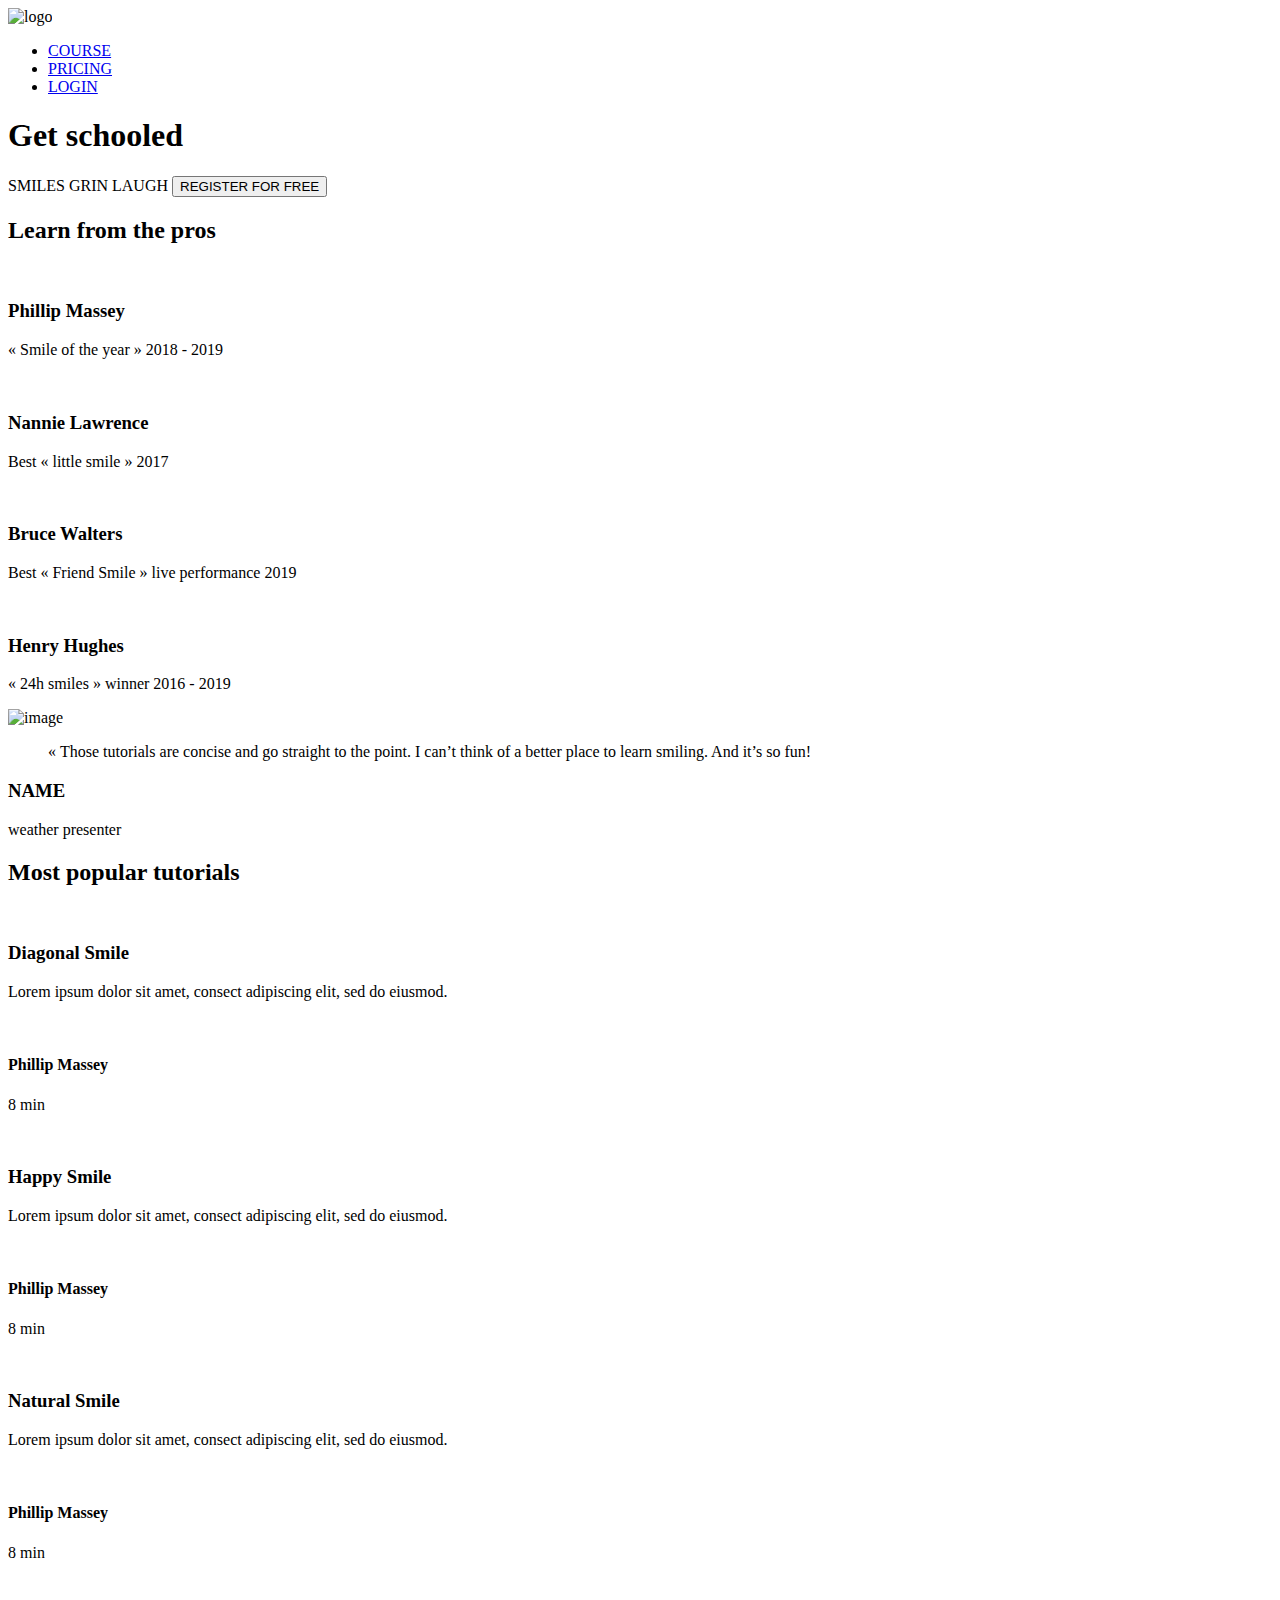
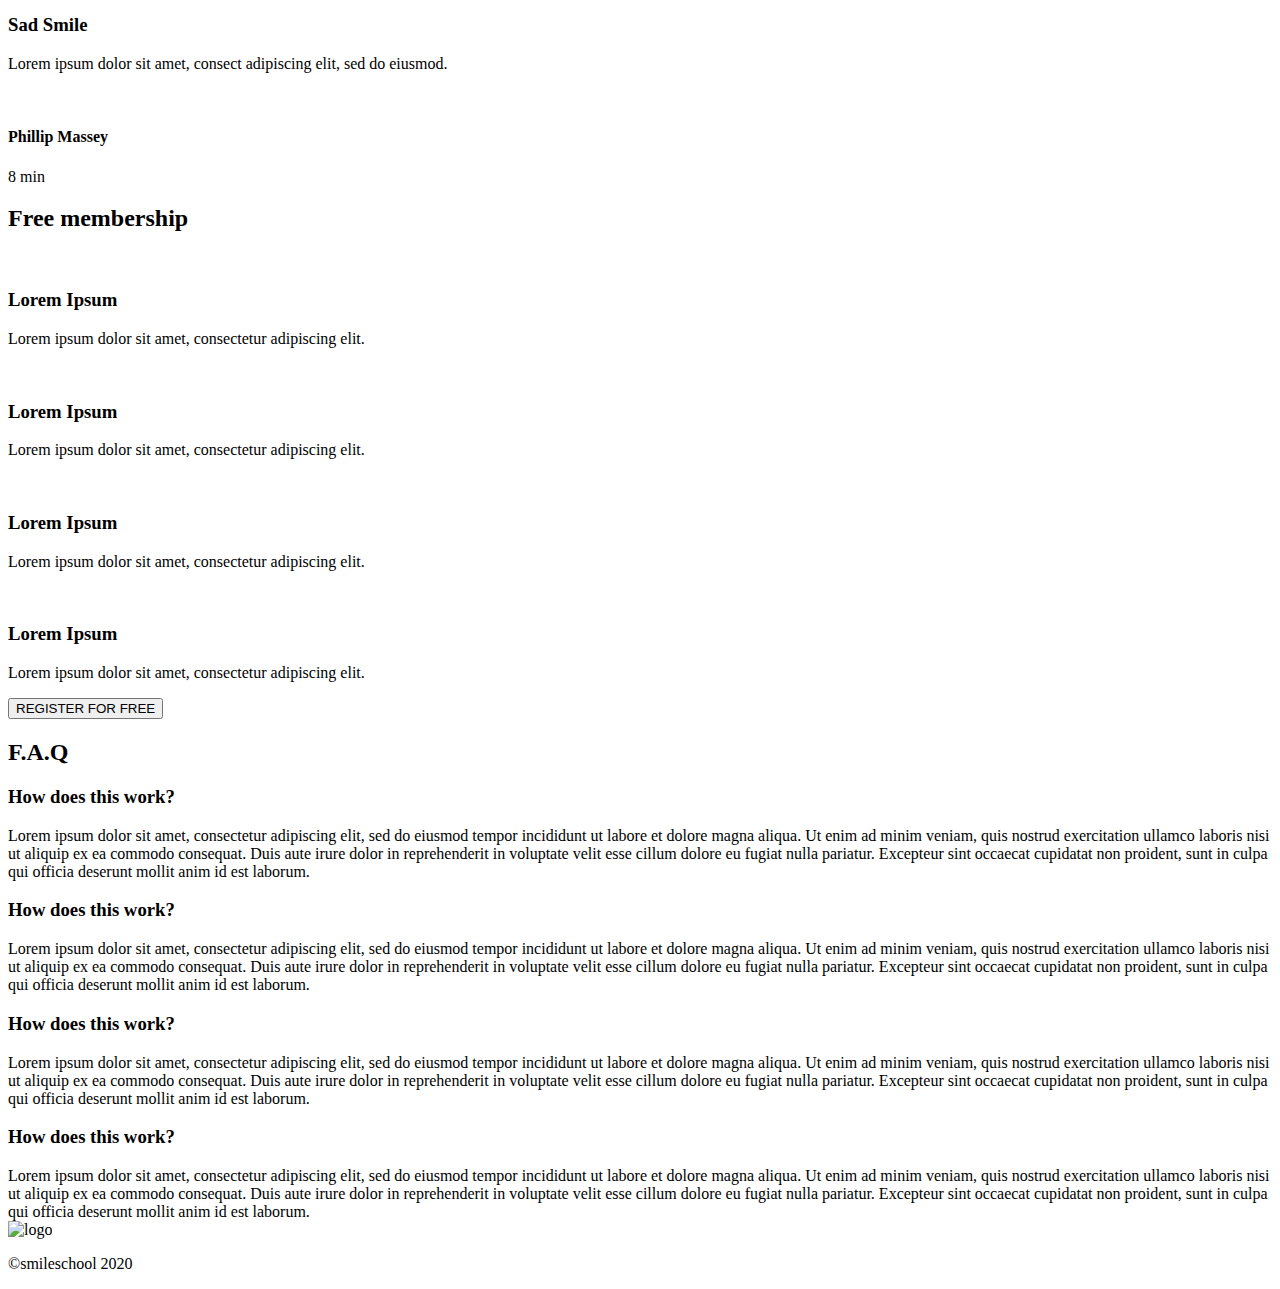
==== css_advanced/index.html @ 19b0dcf0 "Added indec.html and readme file" ====
<!DOCTYPE html>
<html lang="en">
<head>
    <meta charset="UTF-8">
    <meta name="viewport" content="width=device-width, initial-scale=1.0">
    <script src="https://kit.fontawesome.com/4a2b055604.js" crossorigin="anonymous"></script>
    <title>Document</title>
</head>
<body>
    <header>
        <nav>
            <img src="https://fakeimg.pl/250x250?text=Sample+Logo" alt="logo">
          
            <ul>
                <li><a href="#">COURSE</a></li>
                <li><a href="#">PRICING</a></li>
                <li><a href="#">LOGIN</a></li>
            </ul>
        </nav>
        
    </header>
    <main>
        <section>
            <div>
                <h1>Get schooled</h1>
                <span>SMILES</span>
                <span>GRIN</span>
                <span>LAUGH</span>
                <button>REGISTER FOR FREE</button>
            </div>
            <div>
                <h2>Learn from the pros</h2>
                <div>
                    <div>
                        <img src="./images/1 (3).png" alt="">
                        <h3>Phillip Massey</h3>
                        <p>« Smile of the year » 2018 - 2019</p>
                    </div>
                    <div>
                        <img src="./images/6.png" alt="">
                        <h3>Nannie Lawrence</h3>
                        <p>Best « little smile » 2017</p>
                    </div>
                    <div>
                        <img src="./images/7.png" alt="">
                        <h3>Bruce Walters</h3>
                        <p>Best « Friend Smile » live performance 2019</p>
                    </div>
                    <div>
                        <img src="./images/8.png" alt="">
                        <h3>Henry Hughes</h3>
                        <p>« 24h smiles » winner 2016 - 2019</p>
                    </div>
                </div>
            </div>
        </section>
        <section>
            <div>
                <img src="./images/Bitmap.png" alt="image">
            </div>
            <div>
                <blockquote>« Those tutorials are concise and go straight to the point. I can’t think of a better place to learn smiling. And it’s so fun!</blockquote>
                <h3>NAME</h3>
                <P>weather presenter</P>
            </div>
        </section>
        <section>
            <h2>Most popular tutorials</h2>
            <div>
                <img src="./images/Bitmap (1).png" alt="">
                <h3>Diagonal Smile</h3>
                <p>Lorem ipsum dolor sit amet, consect adipiscing elit, sed do eiusmod.</p>
                <div>
                    <img src="./images/1 (3).png" alt="">
                    <h4>Phillip Massey</h4>
                </div>
                <div>
                    <div><i class="fa-solid fa-star"></i></div>
                    <div><i class="fa-solid fa-star"></i></div>
                    <div><i class="fa-solid fa-star"></i></div>
                    <div><i class="fa-solid fa-star"></i></div>
                    <div><i class="fa-solid fa-star"></i></div>
                </div>
                <p>8 min</p>
            </div>
            <div>
                <img src="./images/Bitmap (4).png" alt="">
                <h3>Happy Smile</h3>
                <p>Lorem ipsum dolor sit amet, consect adipiscing elit, sed do eiusmod.</p>
                <div>
                    <img src="./images/1 (3).png" alt="">
                    <h4>Phillip Massey</h4>
                </div>
                <div>
                    <div><i class="fa-solid fa-star"></i></div>
                    <div><i class="fa-solid fa-star"></i></div>
                    <div><i class="fa-solid fa-star"></i></div>
                    <div><i class="fa-solid fa-star"></i></div>
                    <div><i class="fa-solid fa-star"></i></div>
                </div>
                <p>8 min</p>
            </div>
            <div>
                <img src="./images/Bitmap (3).png" alt="">
                <h3>Natural Smile</h3>
                <p>Lorem ipsum dolor sit amet, consect adipiscing elit, sed do eiusmod.</p>
                <div>
                    <img src="./images/1 (3).png" alt="">
                    <h4>Phillip Massey</h4>
                </div>
                <div>
                    <div><i class="fa-solid fa-star"></i></div>
                    <div><i class="fa-solid fa-star"></i></div>
                    <div><i class="fa-solid fa-star"></i></div>
                    <div><i class="fa-solid fa-star"></i></div>
                    <div><i class="fa-solid fa-star"></i></div>
                </div>
                <p>8 min</p>
            </div>
            <div>
                <img src="./images/Bitmap (2).png" alt="">
                <h3>Sad Smile</h3>
                <p>Lorem ipsum dolor sit amet, consect adipiscing elit, sed do eiusmod.</p>
                <div>
                    <img src="./images/1 (3).png" alt="">
                    <h4>Phillip Massey</h4>
                </div>
                <div>
                    <div><i class="fa-solid fa-star"></i></div>
                    <div><i class="fa-solid fa-star"></i></div>
                    <div><i class="fa-solid fa-star"></i></div>
                    <div><i class="fa-solid fa-star"></i></div>
                    <div><i class="fa-solid fa-star"></i></div>
                </div>
                <p>8 min</p>
            </div>
        </section>
        <section>
            <h2>Free membership</h2>
            <div>
                <img src="./images/smile.svg" alt="">
                <h3>Lorem Ipsum</h3>
                <p>Lorem ipsum dolor sit amet, consectetur adipiscing elit.</p>
            </div>
            <div>
                <img src="./images/smile.svg" alt="">
                <h3>Lorem Ipsum</h3>
                <p>Lorem ipsum dolor sit amet, consectetur adipiscing elit.</p>
            </div>
            <div>
                <img src="./images/smile.svg" alt="">
                <h3>Lorem Ipsum</h3>
                <p>Lorem ipsum dolor sit amet, consectetur adipiscing elit.</p>
            </div>
            <div>
                <img src="./images/smile.svg" alt="">
                <h3>Lorem Ipsum</h3>
                <p>Lorem ipsum dolor sit amet, consectetur adipiscing elit.</p>
            </div>
            <button>REGISTER FOR FREE</button>
        </section>
        <section>
            <h2>F.A.Q</h2>
            <div>
                <div>
                    <div>
                        <h3>How does this work?</h3>
                    </div>
                    <div>
                        Lorem ipsum dolor sit amet, consectetur adipiscing elit, sed do eiusmod tempor incididunt ut labore et dolore magna aliqua. Ut enim ad minim veniam, quis nostrud exercitation ullamco laboris nisi ut aliquip ex ea commodo consequat. Duis aute irure dolor in reprehenderit in voluptate velit esse cillum dolore eu fugiat nulla pariatur. Excepteur sint occaecat cupidatat non proident, sunt in culpa qui officia deserunt mollit anim id est laborum.
                    </div>

                    <div>
                        <h3>How does this work?</h3>
                    </div>
                    <div>
                        Lorem ipsum dolor sit amet, consectetur adipiscing elit, sed do eiusmod tempor incididunt ut labore et dolore magna aliqua. Ut enim ad minim veniam, quis nostrud exercitation ullamco laboris nisi ut aliquip ex ea commodo consequat. Duis aute irure dolor in reprehenderit in voluptate velit esse cillum dolore eu fugiat nulla pariatur. Excepteur sint occaecat cupidatat non proident, sunt in culpa qui officia deserunt mollit anim id est laborum.
                    </div>
                </div>
                <div>
                    <div>
                        <h3>How does this work?</h3>
                    </div>
                    <div>
                        Lorem ipsum dolor sit amet, consectetur adipiscing elit, sed do eiusmod tempor incididunt ut labore et dolore magna aliqua. Ut enim ad minim veniam, quis nostrud exercitation ullamco laboris nisi ut aliquip ex ea commodo consequat. Duis aute irure dolor in reprehenderit in voluptate velit esse cillum dolore eu fugiat nulla pariatur. Excepteur sint occaecat cupidatat non proident, sunt in culpa qui officia deserunt mollit anim id est laborum.
                    </div>
                    <div>
                        <h3>How does this work?</h3>
                    </div>
                    <div>
                        Lorem ipsum dolor sit amet, consectetur adipiscing elit, sed do eiusmod tempor incididunt ut labore et dolore magna aliqua. Ut enim ad minim veniam, quis nostrud exercitation ullamco laboris nisi ut aliquip ex ea commodo consequat. Duis aute irure dolor in reprehenderit in voluptate velit esse cillum dolore eu fugiat nulla pariatur. Excepteur sint occaecat cupidatat non proident, sunt in culpa qui officia deserunt mollit anim id est laborum.
                    </div>
                </div>
            </div>
        </section>
    </main>
    <footer>
        <section>
            <div>
                <img src="https://fakeimg.pl/250x250?text=Sample+Logo" alt="logo">
                <div>
                    <i class="fa-brands fa-facebook"></i>
                    <i class="fa-brands fa-twitter"></i>
                    <i class="fa-brands fa-instagram"></i>
                </div>
            </div>
            <p>©smileschool 2020</p>
        </section>
    </footer>
</body>
</html>
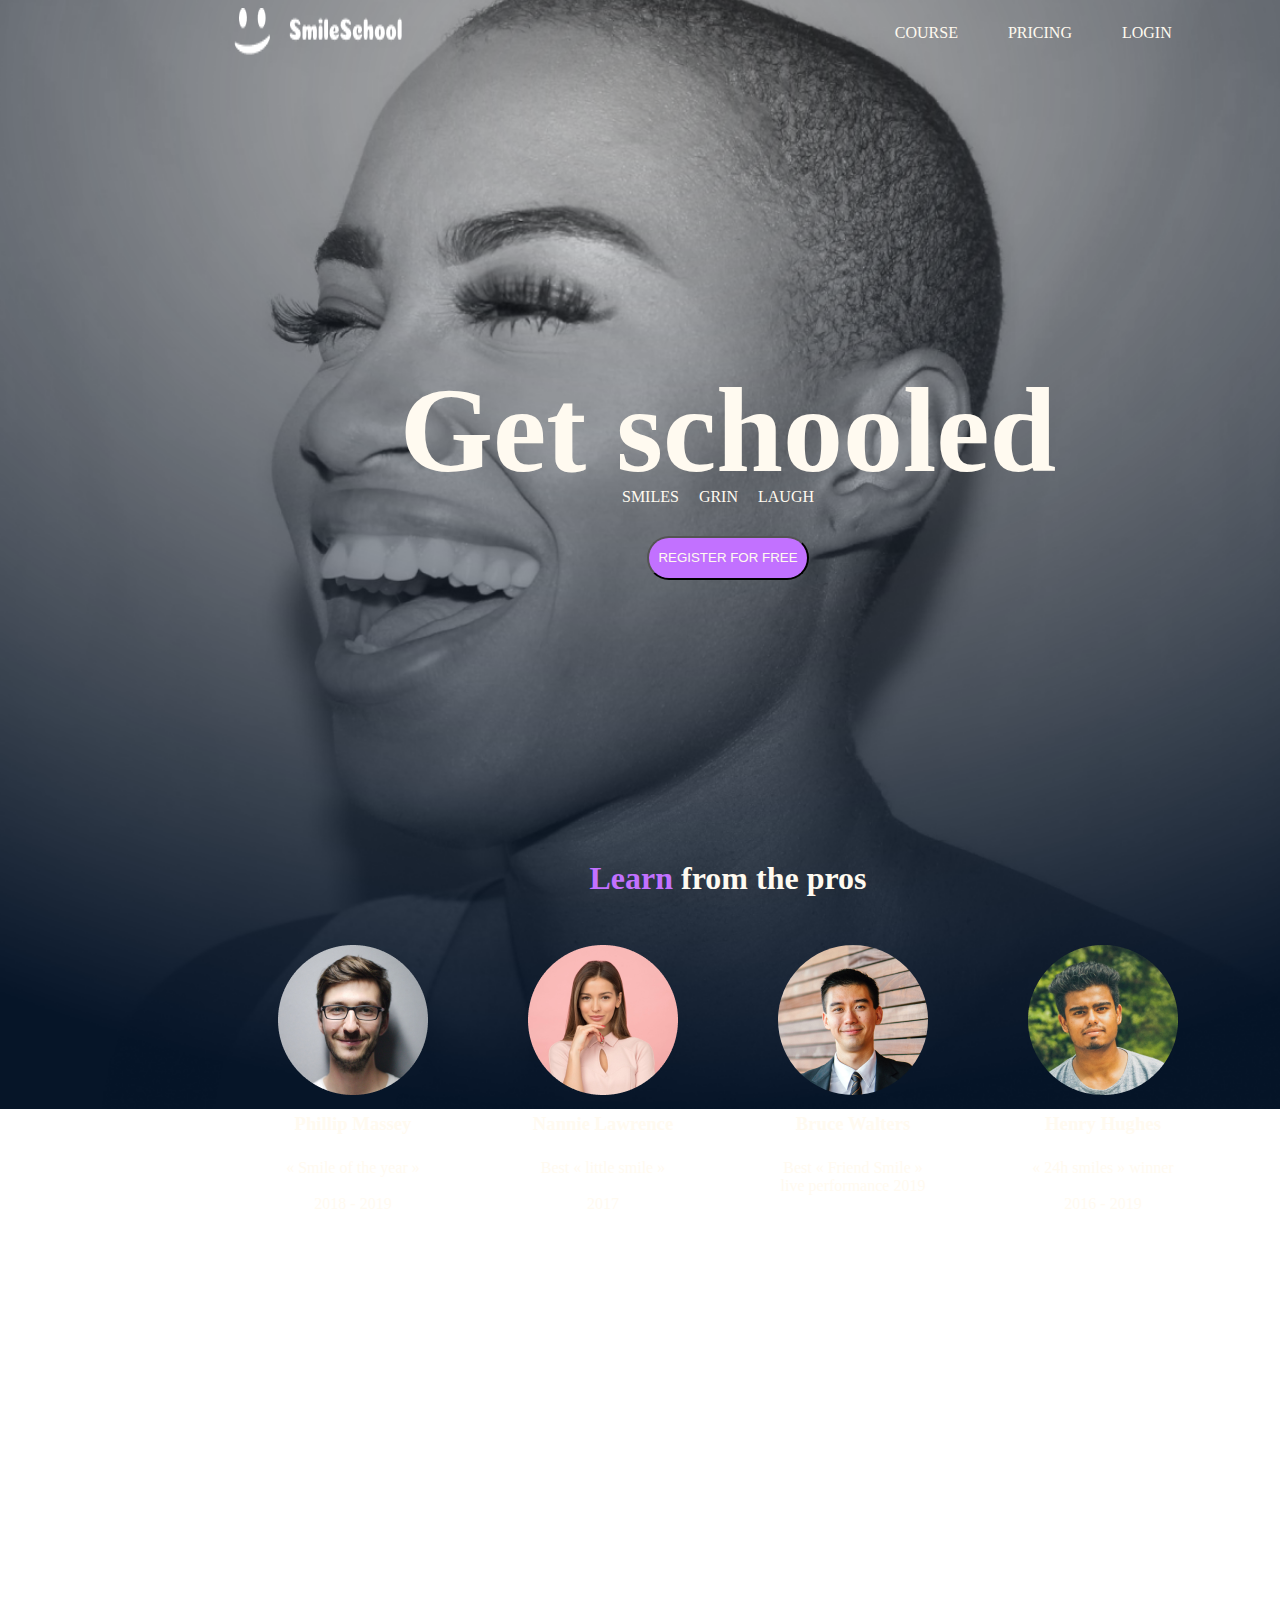
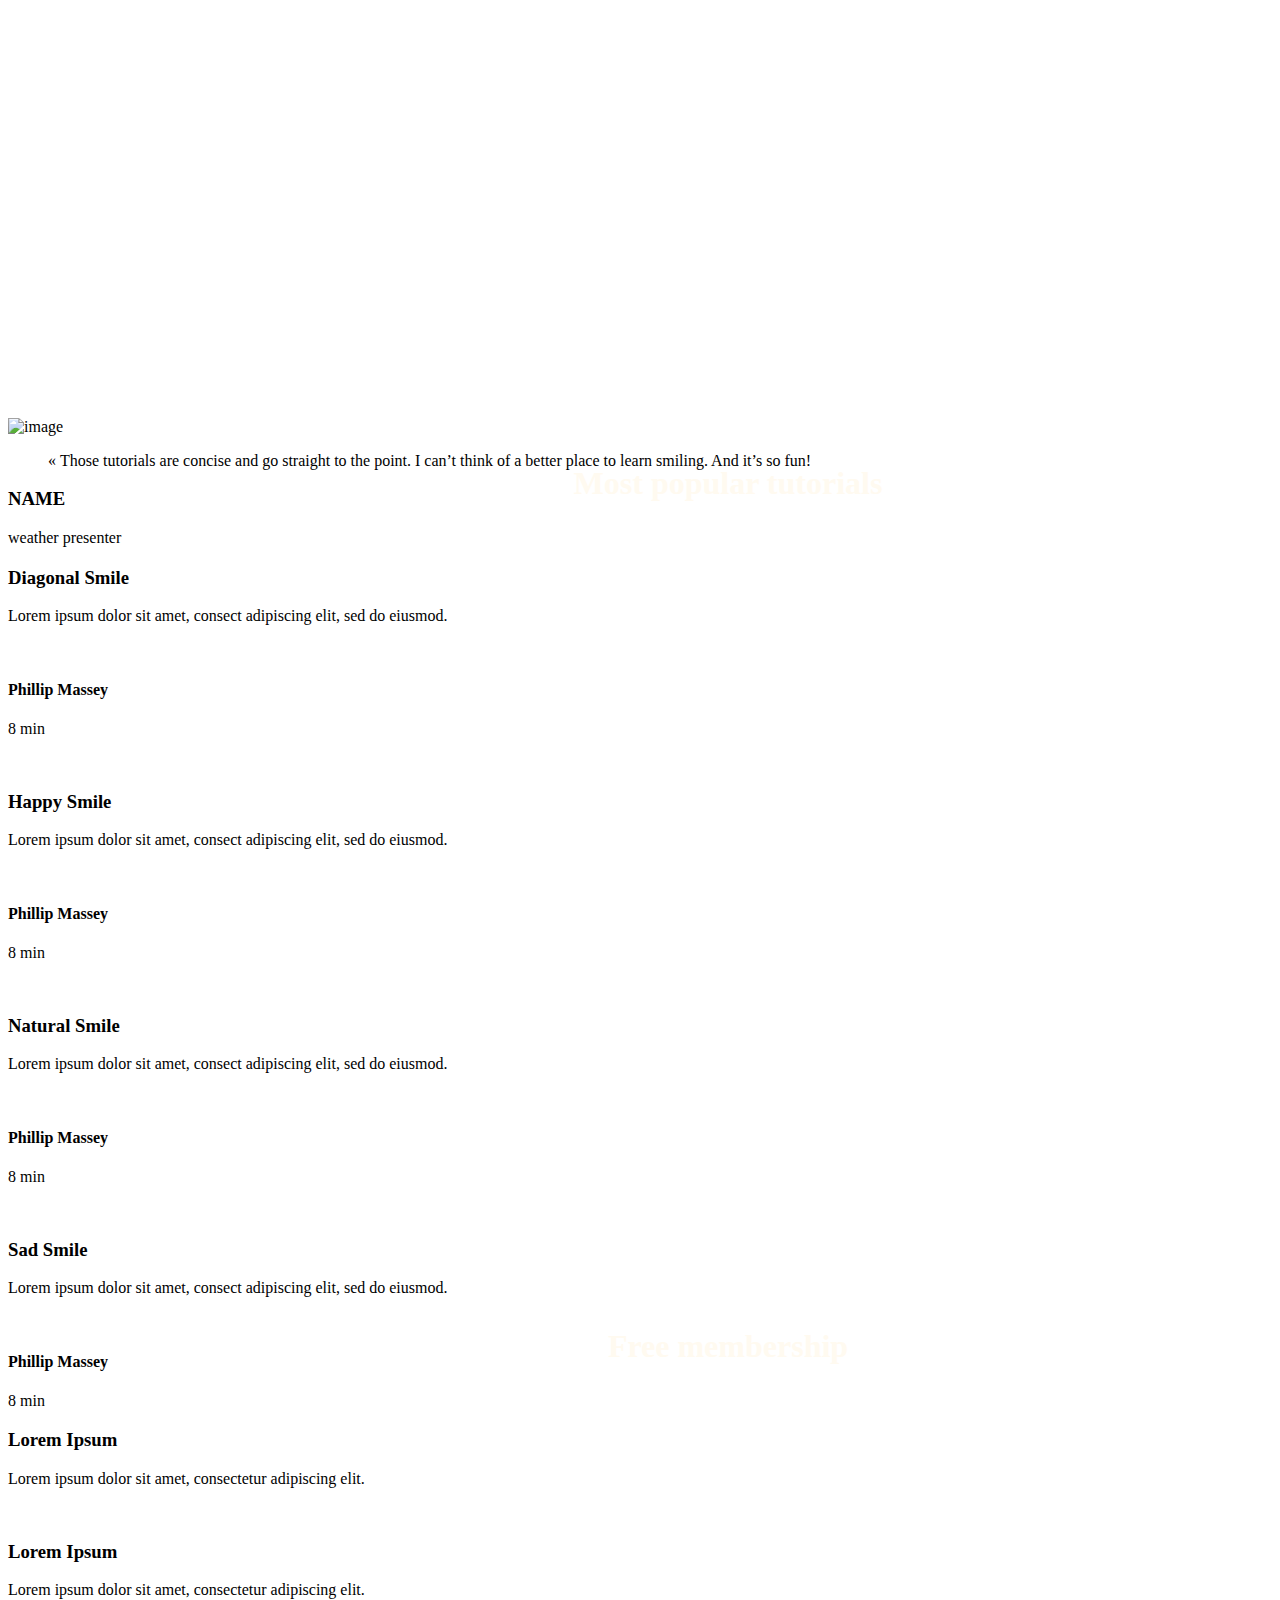
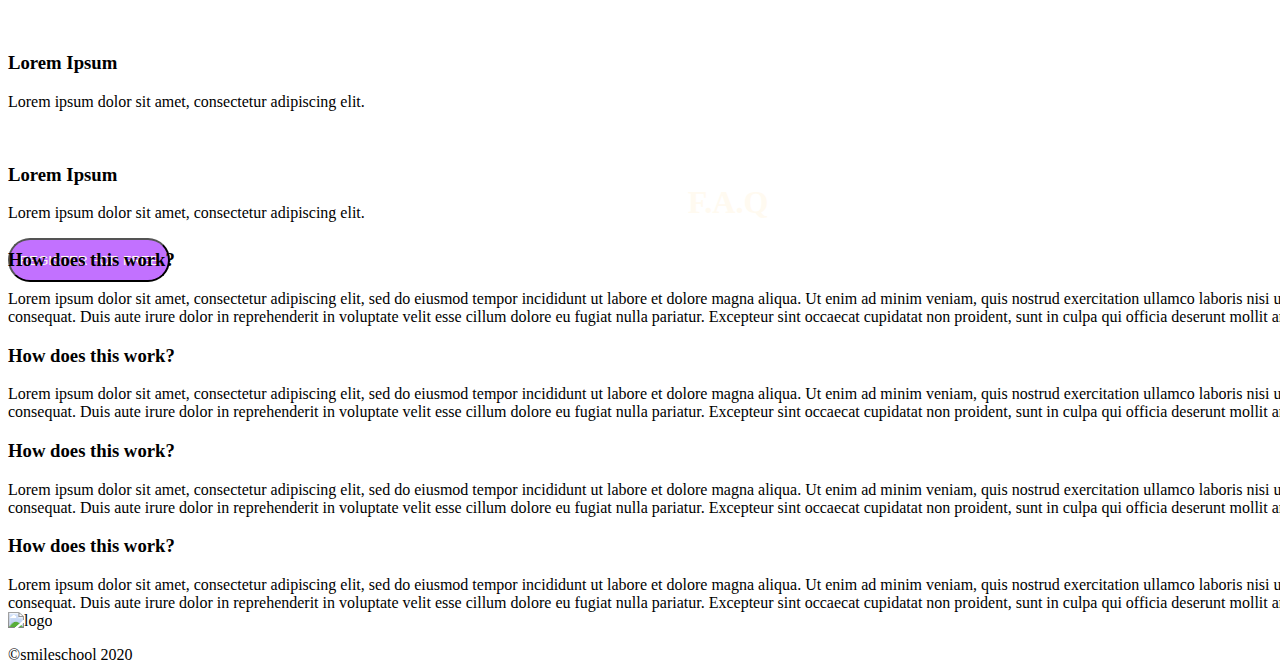
==== commit 41e9e95d: "Made first secction" ====
--- a/css_advanced/index.html
+++ b/css_advanced/index.html
@@ -5,11 +5,12 @@
     <meta name="viewport" content="width=device-width, initial-scale=1.0">
     <script src="https://kit.fontawesome.com/4a2b055604.js" crossorigin="anonymous"></script>
     <title>Document</title>
+    <link rel="stylesheet" href="styles.css">
 </head>
 <body>
     <header>
         <nav>
-            <img src="https://fakeimg.pl/250x250?text=Sample+Logo" alt="logo">
+            <img src="images/logo.png" alt="logo">
           
             <ul>
                 <li><a href="#">COURSE</a></li>
@@ -21,35 +22,38 @@
     </header>
     <main>
         <section>
-            <div>
+            <div class="container">
                 <h1>Get schooled</h1>
-                <span>SMILES</span>
-                <span>GRIN</span>
-                <span>LAUGH</span>
+                <div class="centered">
+                <span class="row">SMILES</span>
+                <span class="row">GRIN</span>
+                <span class="row">LAUGH</span>
+            </div>
+                
                 <button>REGISTER FOR FREE</button>
             </div>
             <div>
-                <h2>Learn from the pros</h2>
-                <div>
-                    <div>
-                        <img src="./images/1 (3).png" alt="">
+                <h2><span id="learn">Learn</span> from the pros</h2>
+                <div class="profiles">
+                    <div class="column">
+                        <img src="./images/1.png" alt="">
                         <h3>Phillip Massey</h3>
-                        <p>« Smile of the year » 2018 - 2019</p>
-                    </div>
-                    <div>
-                        <img src="./images/6.png" alt="">
+                        <p><span>« Smile of the year »</span><br> 2018 - 2019</p>
+                    </div>
+                    <div class="column">
+                        <img src="./images/3.png" alt="">
                         <h3>Nannie Lawrence</h3>
-                        <p>Best « little smile » 2017</p>
-                    </div>
-                    <div>
-                        <img src="./images/7.png" alt="">
+                        <p><span>Best « little smile »</span><br> 2017</p>
+                    </div>
+                    <div class="column">
+                        <img id="three" src="./images/2.png" alt="">
                         <h3>Bruce Walters</h3>
-                        <p>Best « Friend Smile » live performance 2019</p>
-                    </div>
-                    <div>
-                        <img src="./images/8.png" alt="">
+                        <p><span>Best « Friend Smile »<br> live performance 2019</span></p>
+                    </div>
+                    <div class="column">
+                        <img src="./images/4.png" alt="">
                         <h3>Henry Hughes</h3>
-                        <p>« 24h smiles » winner 2016 - 2019</p>
+                        <p><span>« 24h smiles » winner</span><br> 2016 - 2019</p>
                     </div>
                 </div>
             </div>
--- a/css_advanced/styles.css
+++ b/css_advanced/styles.css
@@ -0,0 +1,105 @@
+*{
+    box-sizing: border-box;
+}
+nav{
+    display:flex;
+    justify-content: space-around;
+}
+nav ul li{
+    list-style-type: none;
+    margin-right: 50px;
+}
+nav ul li a{
+    text-decoration: none;
+    color: floralwhite;
+}
+ul{
+    display: flex;
+   
+}
+body {
+    background-image: url('images/Object.png');
+    background-size: cover; /* Ensures the image covers the entire background */
+    background-repeat: no-repeat; /* Prevents the image from repeating */
+    background-position: center center; /* Centers the image */
+    width:1440px;
+    height:1093px;
+    
+}
+.container{
+    display: flex;
+    flex-direction: column;
+    align-items: center; /* Center items horizontally */
+    justify-content: center; /* Center items vertically */
+    height: 100vh; /* Example: Full viewport height */
+}
+.centered {
+    display: flex;
+    justify-content: center; /* Center items horizontally */
+    margin-top: -100px; /* Example: Adjust spacing */
+    margin-bottom: 30px;
+}
+h1{
+    margin-top: -80px;
+    font-weight: 700;
+    color:floralwhite;
+    font-size: 120px;
+    line-height: 150.84px;
+    font-family: source sans pro;
+}
+.row{
+    color: floralwhite;
+    margin-right: 20px;
+}
+button{
+    color: floralwhite;
+    background-color:#C271FF;
+    border-radius: 50px;
+    width: 162px;
+    height: 44px;
+}
+h2{
+    text-align: center;
+    color: floralwhite;
+    font-weight: 700;
+    font-size: 32px;
+    line-height: 40.22px;
+    margin-top: -100px;
+}
+#learn{
+    color: #c271ff;
+}
+.profiles{
+    display: flex;
+    justify-content: center;
+    gap: 100px;
+    width: 1440px;
+    height: 1093px;
+    
+}
+#three{
+    border-radius: 50%;
+}
+.column{
+    display: flex;
+    flex-direction: column;
+    align-items: center;
+    text-align: center;
+    padding: 20px;
+    width: 150px;
+    height: 237px;
+}
+.column h3 {
+    white-space: nowrap;
+    color: floralwhite;
+    margin-bottom: 8px; /* Example: Space between heading and paragraph */
+}
+
+.column p {
+    white-space: nowrap;
+    color: floralwhite;
+    margin-bottom: 0; /* Remove margin at the bottom of paragraphs */
+}
+.column p span{
+    display: block;
+}
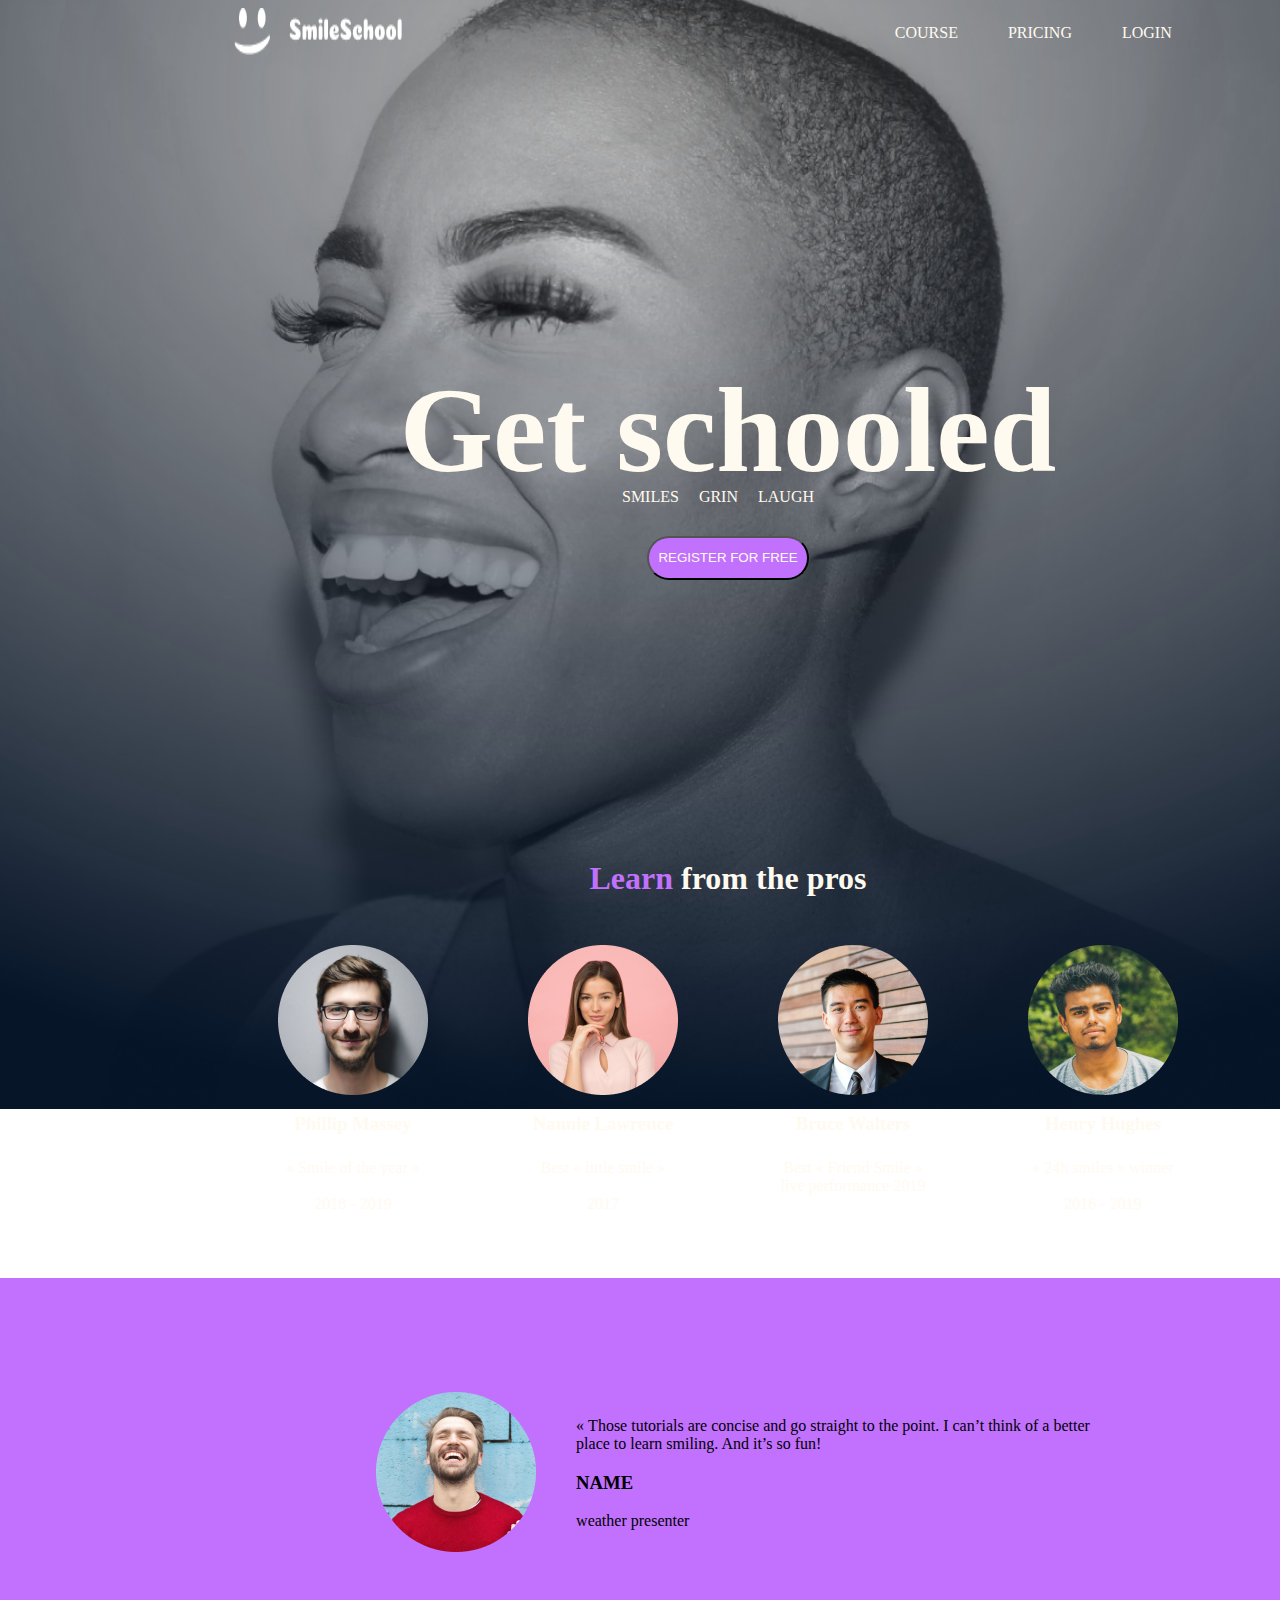
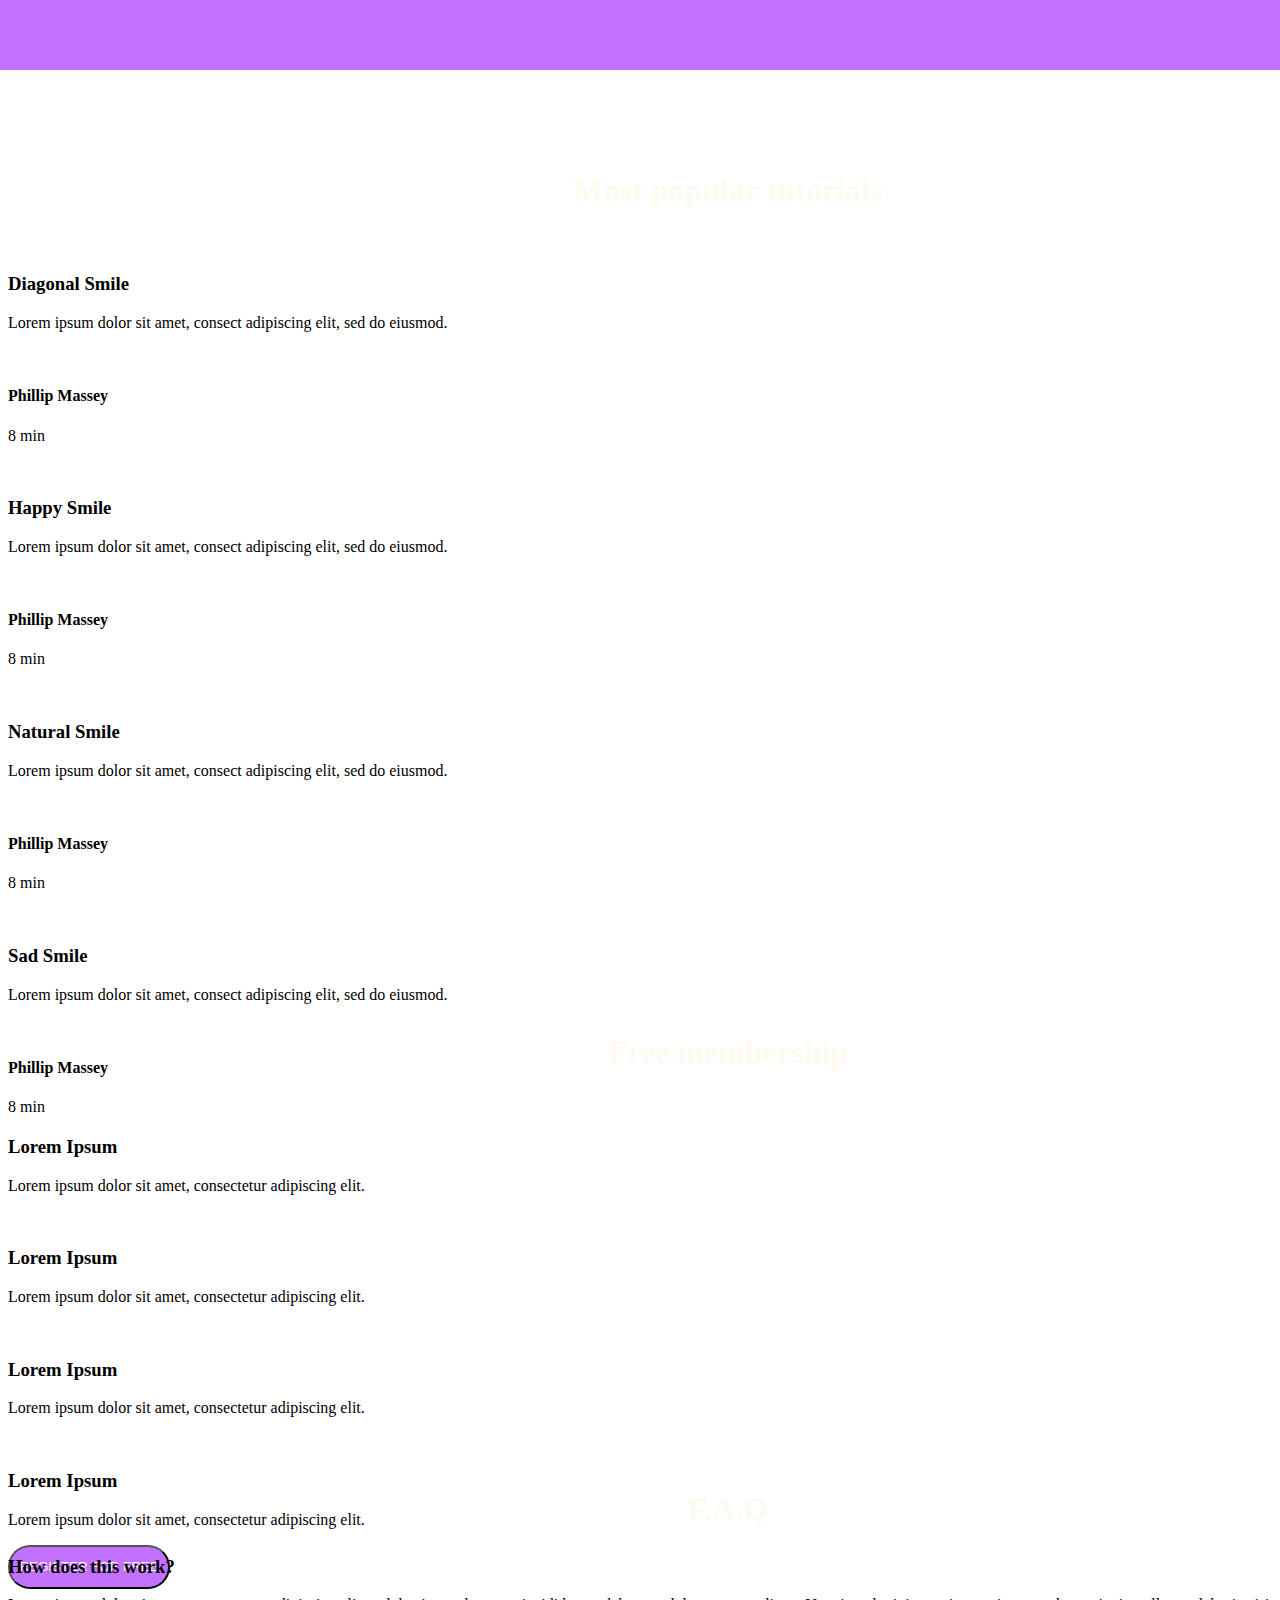
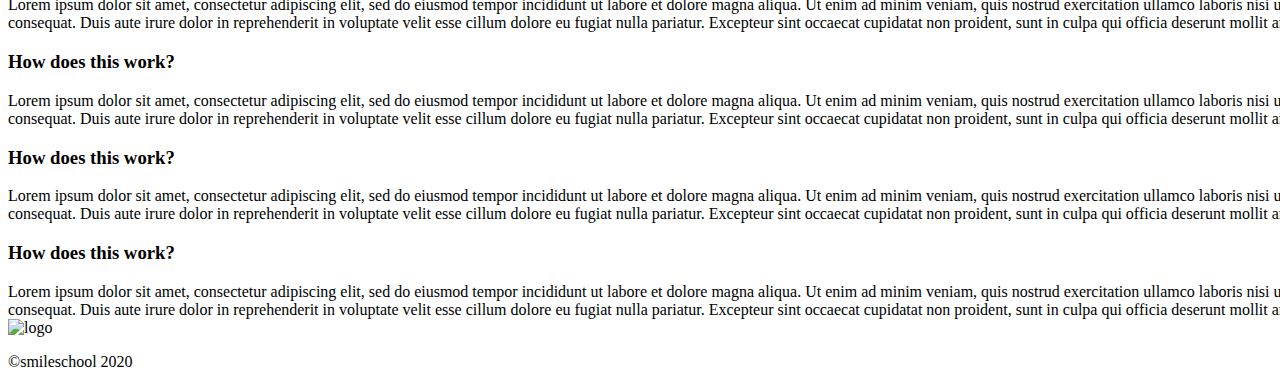
==== commit 0e3edd12: "Addedd section" ====
--- a/css_advanced/index.html
+++ b/css_advanced/index.html
@@ -58,18 +58,18 @@
                 </div>
             </div>
         </section>
-        <section>
-            <div>
-                <img src="./images/Bitmap.png" alt="image">
-            </div>
-            <div>
-                <blockquote>« Those tutorials are concise and go straight to the point. I can’t think of a better place to learn smiling. And it’s so fun!</blockquote>
-                <h3>NAME</h3>
-                <P>weather presenter</P>
-            </div>
-        </section>
-        <section>
-            <h2>Most popular tutorials</h2>
+        <section class="first">
+            <div>
+                <img src="./images/5.png" alt="image">
+            </div>
+            <div class="second">
+                <blockquote>« Those tutorials are concise and go straight to the point. I can’t think of a better<br> place to learn smiling. And it’s so fun!</blockquote>
+                <h3 class="move">NAME</h3>
+                <P class="move">weather presenter</P>
+            </div>
+        </section>
+        <section>
+            <h2 class="most">Most popular tutorials</h2>
             <div>
                 <img src="./images/Bitmap (1).png" alt="">
                 <h3>Diagonal Smile</h3>
--- a/css_advanced/styles.css
+++ b/css_advanced/styles.css
@@ -24,6 +24,7 @@
     background-position: center center; /* Centers the image */
     width:1440px;
     height:1093px;
+    
     
 }
 .container{
@@ -103,3 +104,21 @@
 .column p span{
     display: block;
 }
+.first{
+    display: flex;
+    justify-content: center;
+    align-items: center;
+    background-color: 
+    #C271FF;
+    width:1530px;
+    height: 392px;
+    margin-top: -740px;
+    margin-left: -20px;
+    
+}
+.move{
+    margin-left: 40px;
+}
+.most{
+    margin-top: 100px;
+}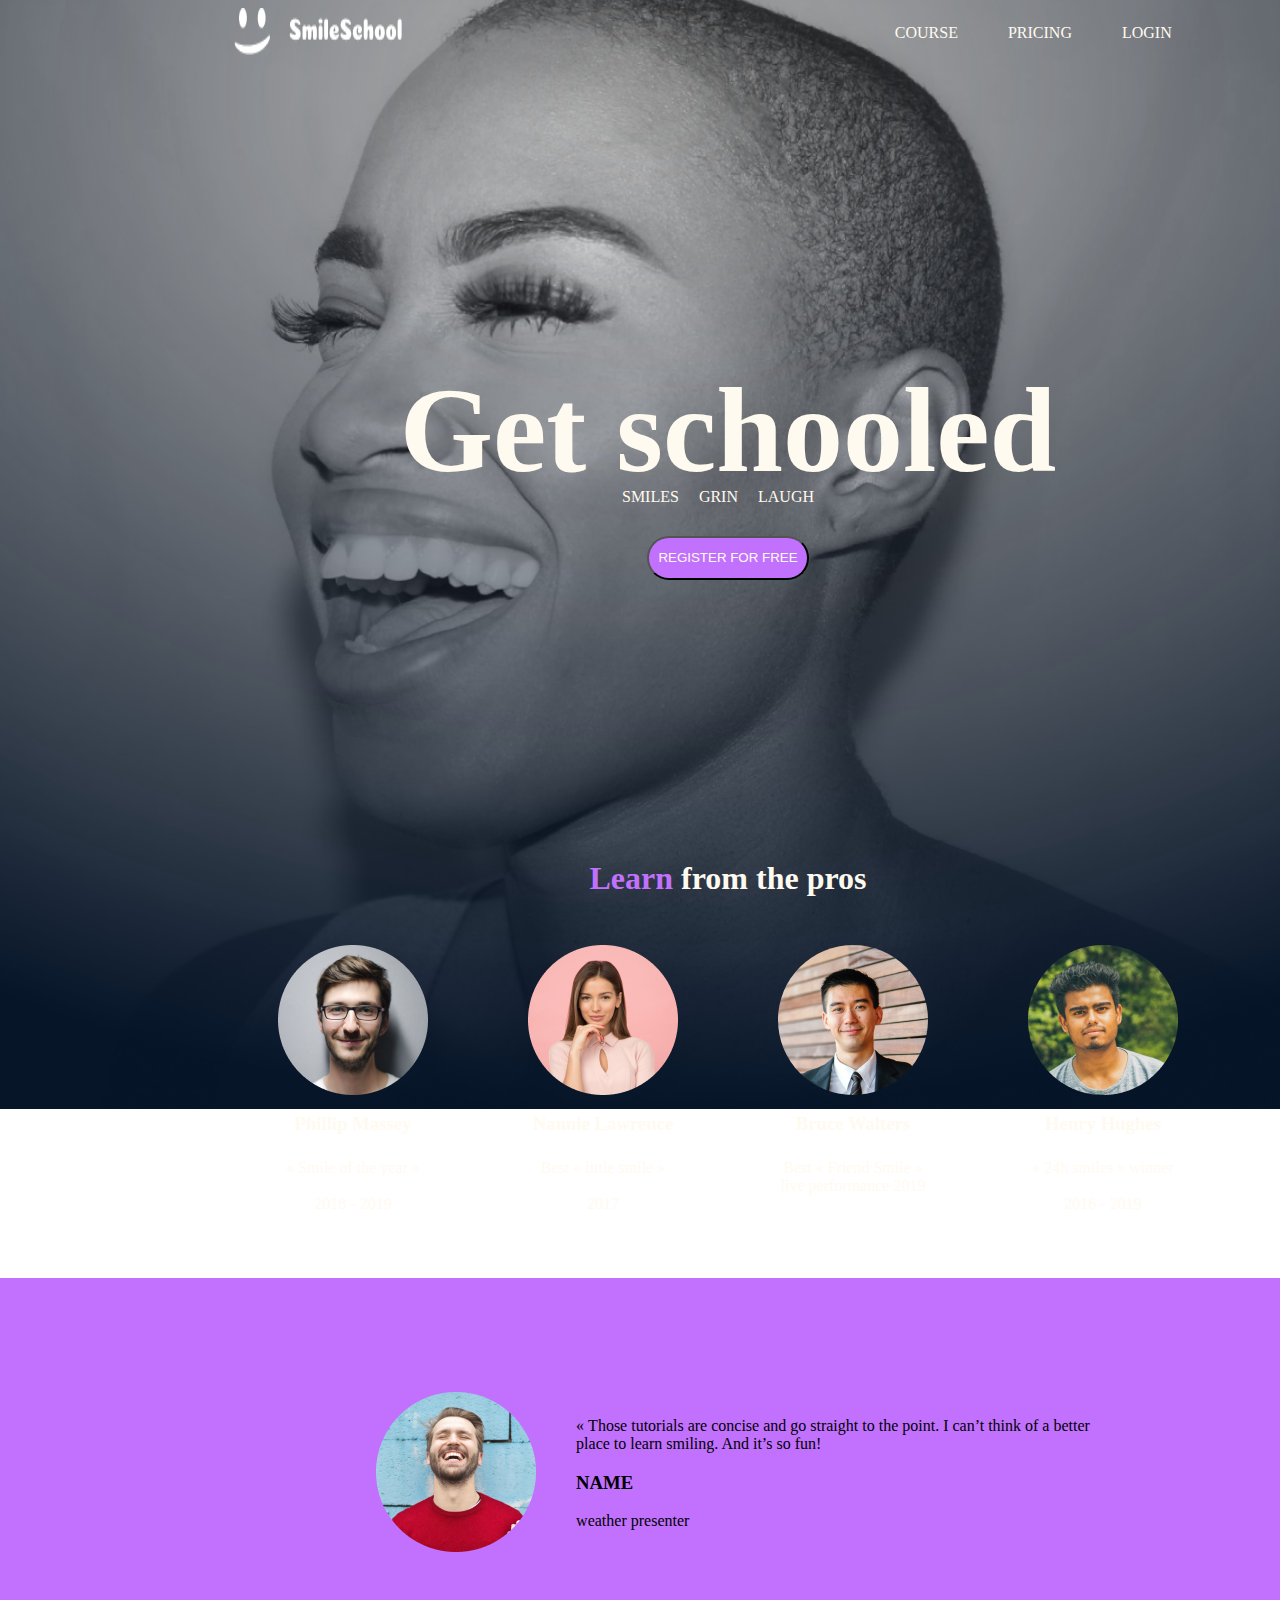
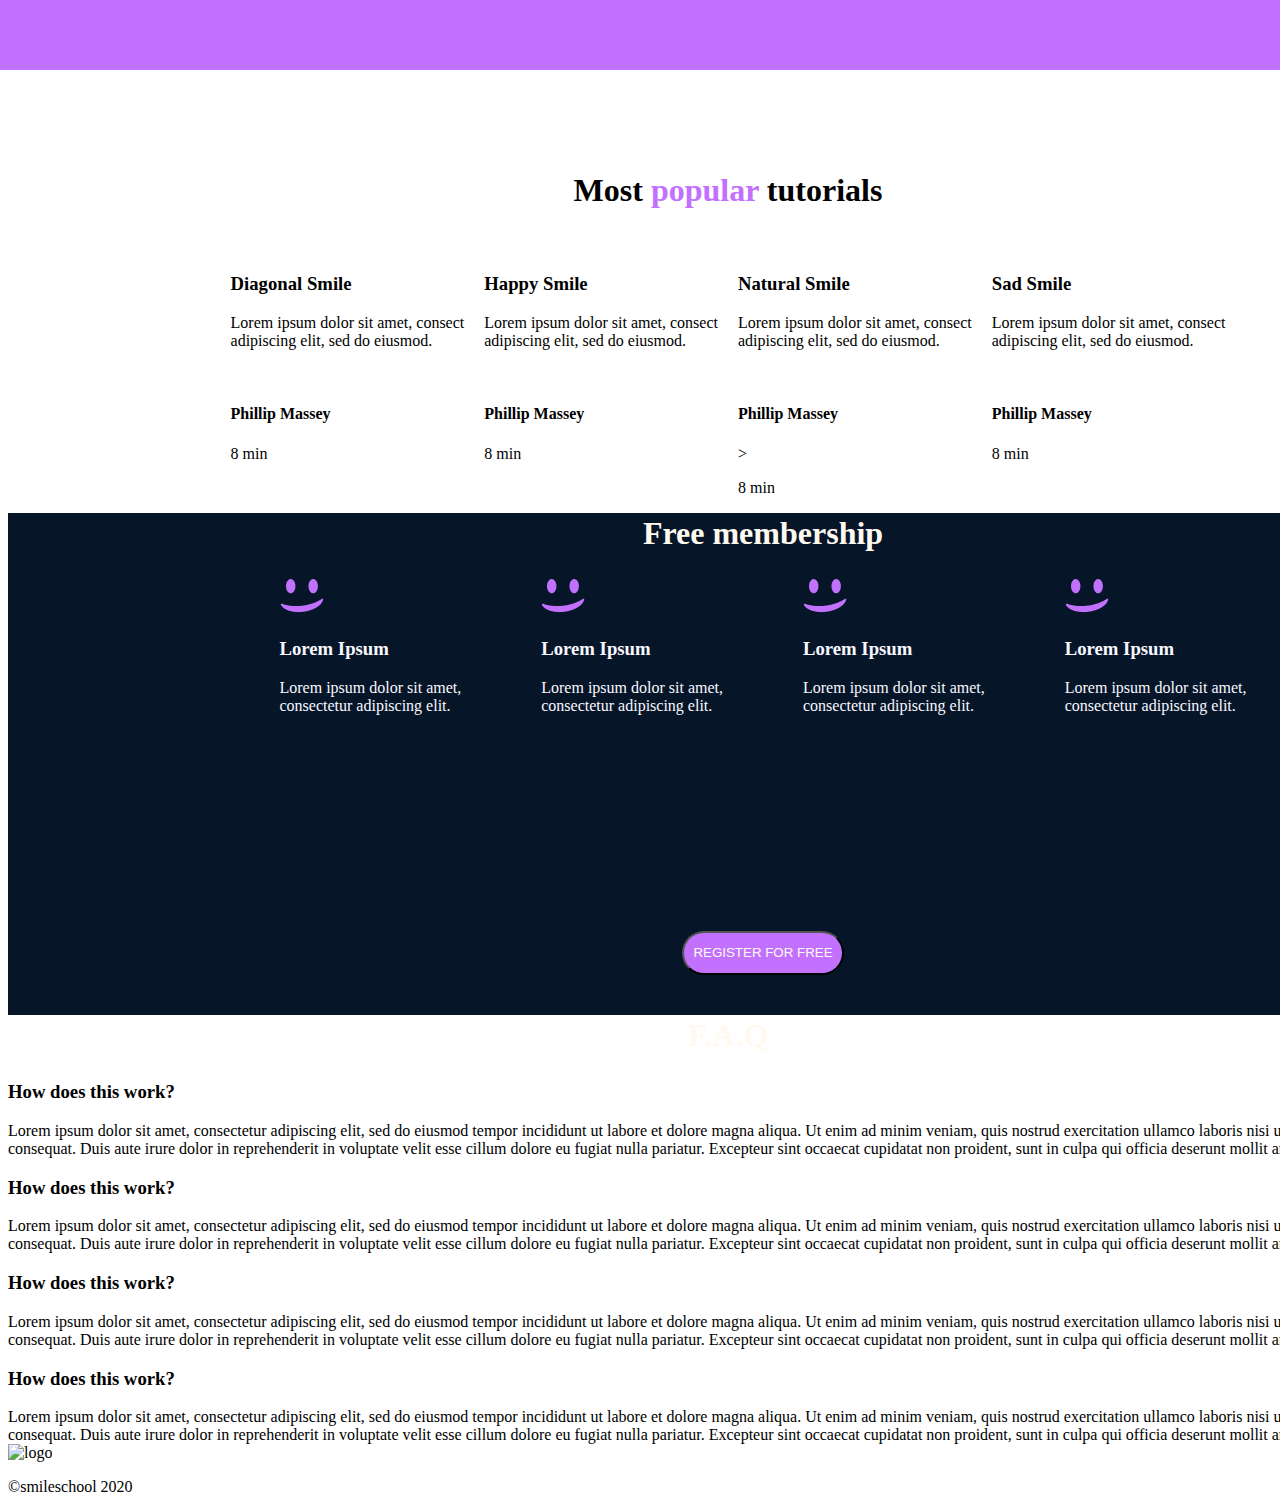
==== commit 0e3d4088: "Added files" ====
--- a/css_advanced/index.html
+++ b/css_advanced/index.html
@@ -69,28 +69,24 @@
             </div>
         </section>
         <section>
-            <h2 class="most">Most popular tutorials</h2>
+            <h2 class="most">Most <span class="popular">popular</span> tutorials</h2>
+            <div class="fourth-section">
             <div>
                 <img src="./images/Bitmap (1).png" alt="">
                 <h3>Diagonal Smile</h3>
-                <p>Lorem ipsum dolor sit amet, consect adipiscing elit, sed do eiusmod.</p>
-                <div>
-                    <img src="./images/1 (3).png" alt="">
-                    <h4>Phillip Massey</h4>
-                </div>
-                <div>
-                    <div><i class="fa-solid fa-star"></i></div>
-                    <div><i class="fa-solid fa-star"></i></div>
-                    <div><i class="fa-solid fa-star"></i></div>
-                    <div><i class="fa-solid fa-star"></i></div>
-                    <div><i class="fa-solid fa-star"></i></div>
-                </div>
+                <p>Lorem ipsum dolor sit amet, consect<br> adipiscing elit, sed do eiusmod.</p>
+                <div>
+                    <img src="./images/1 (3).png" alt="">
+                    <h4>Phillip Massey</h4>
+                </div>
+               
+                
                 <p>8 min</p>
             </div>
             <div>
                 <img src="./images/Bitmap (4).png" alt="">
                 <h3>Happy Smile</h3>
-                <p>Lorem ipsum dolor sit amet, consect adipiscing elit, sed do eiusmod.</p>
+                <p>Lorem ipsum dolor sit amet, consect <br>adipiscing elit, sed do eiusmod.</p>
                 <div>
                     <img src="./images/1 (3).png" alt="">
                     <h4>Phillip Massey</h4>
@@ -107,12 +103,13 @@
             <div>
                 <img src="./images/Bitmap (3).png" alt="">
                 <h3>Natural Smile</h3>
-                <p>Lorem ipsum dolor sit amet, consect adipiscing elit, sed do eiusmod.</p>
-                <div>
-                    <img src="./images/1 (3).png" alt="">
-                    <h4>Phillip Massey</h4>
-                </div>
-                <div>
+                <p>Lorem ipsum dolor sit amet, consect <br>adipiscing elit, sed do eiusmod.</p>
+                <div>
+                    <img src="./images/1 (3).png" alt="">
+                    <h4>Phillip Massey</h4>
+                </div>
+                <div class="stars-container">>
+                <div class="stars">
                     <div><i class="fa-solid fa-star"></i></div>
                     <div><i class="fa-solid fa-star"></i></div>
                     <div><i class="fa-solid fa-star"></i></div>
@@ -120,50 +117,56 @@
                     <div><i class="fa-solid fa-star"></i></div>
                 </div>
                 <p>8 min</p>
+                </div>
             </div>
             <div>
                 <img src="./images/Bitmap (2).png" alt="">
                 <h3>Sad Smile</h3>
-                <p>Lorem ipsum dolor sit amet, consect adipiscing elit, sed do eiusmod.</p>
-                <div>
-                    <img src="./images/1 (3).png" alt="">
-                    <h4>Phillip Massey</h4>
-                </div>
-                <div>
-                    <div><i class="fa-solid fa-star"></i></div>
-                    <div><i class="fa-solid fa-star"></i></div>
-                    <div><i class="fa-solid fa-star"></i></div>
-                    <div><i class="fa-solid fa-star"></i></div>
-                    <div><i class="fa-solid fa-star"></i></div>
-                </div>
-                <p>8 min</p>
-            </div>
-        </section>
-        <section>
-            <h2>Free membership</h2>
-            <div>
-                <img src="./images/smile.svg" alt="">
-                <h3>Lorem Ipsum</h3>
-                <p>Lorem ipsum dolor sit amet, consectetur adipiscing elit.</p>
-            </div>
-            <div>
-                <img src="./images/smile.svg" alt="">
-                <h3>Lorem Ipsum</h3>
-                <p>Lorem ipsum dolor sit amet, consectetur adipiscing elit.</p>
-            </div>
-            <div>
-                <img src="./images/smile.svg" alt="">
-                <h3>Lorem Ipsum</h3>
-                <p>Lorem ipsum dolor sit amet, consectetur adipiscing elit.</p>
-            </div>
-            <div>
-                <img src="./images/smile.svg" alt="">
-                <h3>Lorem Ipsum</h3>
-                <p>Lorem ipsum dolor sit amet, consectetur adipiscing elit.</p>
-            </div>
+                <p>Lorem ipsum dolor sit amet, consect <br>adipiscing elit, sed do eiusmod.</p>
+                <div>
+                    <img src="./images/1 (3).png" alt="">
+                    <h4>Phillip Massey</h4>
+                </div>
+                <div>
+                    <div><i class="fa-solid fa-star"></i></div>
+                    <div><i class="fa-solid fa-star"></i></div>
+                    <div><i class="fa-solid fa-star"></i></div>
+                    <div><i class="fa-solid fa-star"></i></div>
+                    <div><i class="fa-solid fa-star"></i></div>
+                </div>
+                <p >8 min</p>
+            </div>
+            </div>
+        </section>
+        <section class="membership">
+            <h2 class="free">Free membership</h2>
+            <div class="member">
+            <div>
+                <img src="./images/smile.png" alt="">
+                <h3>Lorem Ipsum</h3>
+                <p>Lorem ipsum dolor sit amet,<br> consectetur adipiscing elit.</p>
+            </div>
+            <div>
+                <img src="./images/smile.png" alt="">
+                <h3>Lorem Ipsum</h3>
+                <p>Lorem ipsum dolor sit amet,<br> consectetur adipiscing elit.</p>
+            </div>
+            <div>
+                <img src="./images/smile.png" alt="">
+                <h3>Lorem Ipsum</h3>
+                <p>Lorem ipsum dolor sit amet,<br> consectetur adipiscing elit.</p>
+            </div>
+            <div>
+                <img src="./images/smile.png" alt="">
+                <h3>Lorem Ipsum</h3>
+                <p>Lorem ipsum dolor sit amet,<br> consectetur adipiscing elit.</p>
+            </div>
+        </div>
+        <div class="register">
             <button>REGISTER FOR FREE</button>
-        </section>
-        <section>
+            </div>
+        </section>
+        <section class="faq">
             <h2>F.A.Q</h2>
             <div>
                 <div>
--- a/css_advanced/styles.css
+++ b/css_advanced/styles.css
@@ -121,4 +121,45 @@
 }
 .most{
     margin-top: 100px;
-}+    color: black;
+}
+.popular{
+    color: #C271FF;
+}
+.fourth-section{
+    display: flex;
+    justify-content: center;
+    gap: 20px;
+}
+.fifth{
+    display: flex;
+}
+.stars{
+    display: flex;
+}
+.stars-container .stars{
+    display: flex;
+}
+.membership{
+    color: ghostwhite;
+    background-color: #071529;
+    height:502px;
+    margin-top: 100px;
+    width: 1510px;
+    margin-left: 0;
+}
+.member{
+    display: flex;
+    justify-content: center;
+    align-items: center;
+    gap: 80px;
+}
+.register{
+    display: flex;
+    justify-content: center;
+    align-items: center;
+    margin-top: 200px;
+}
+.faq{
+    margin-top: 100px;
+}
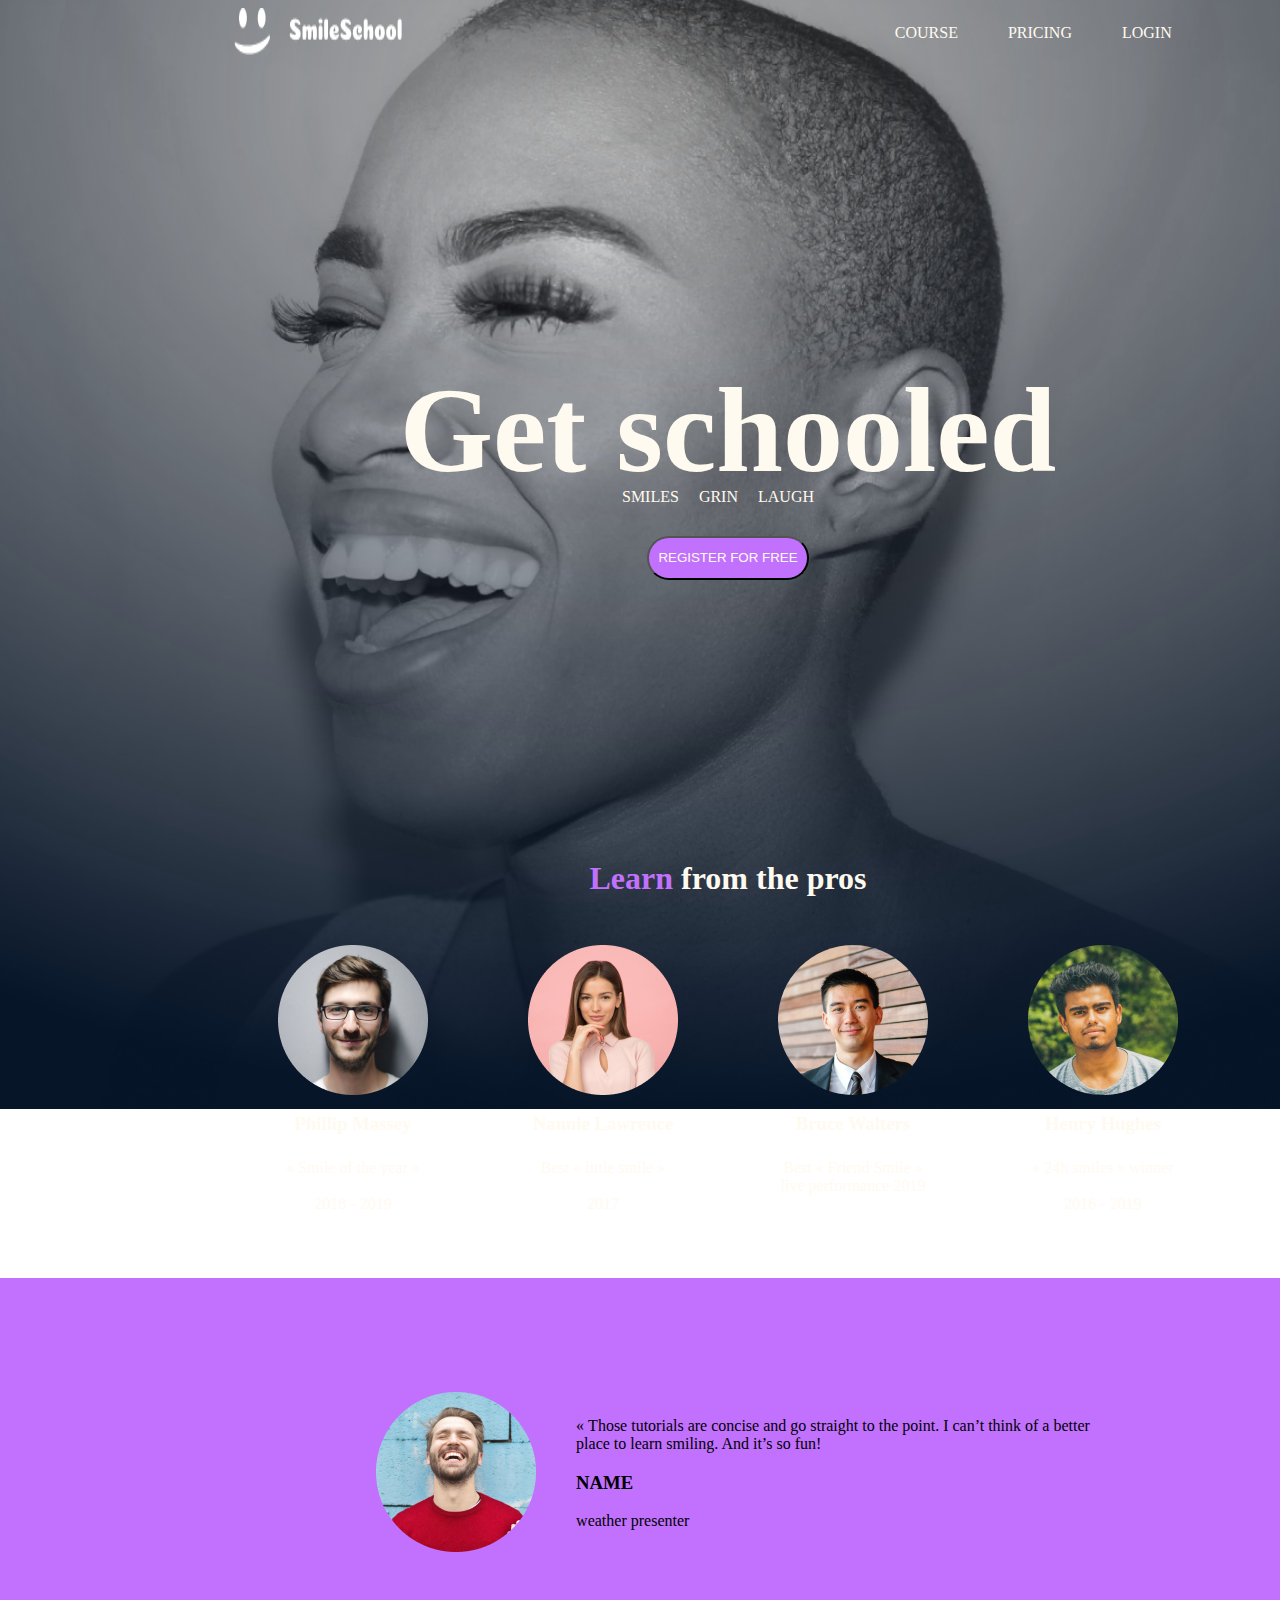
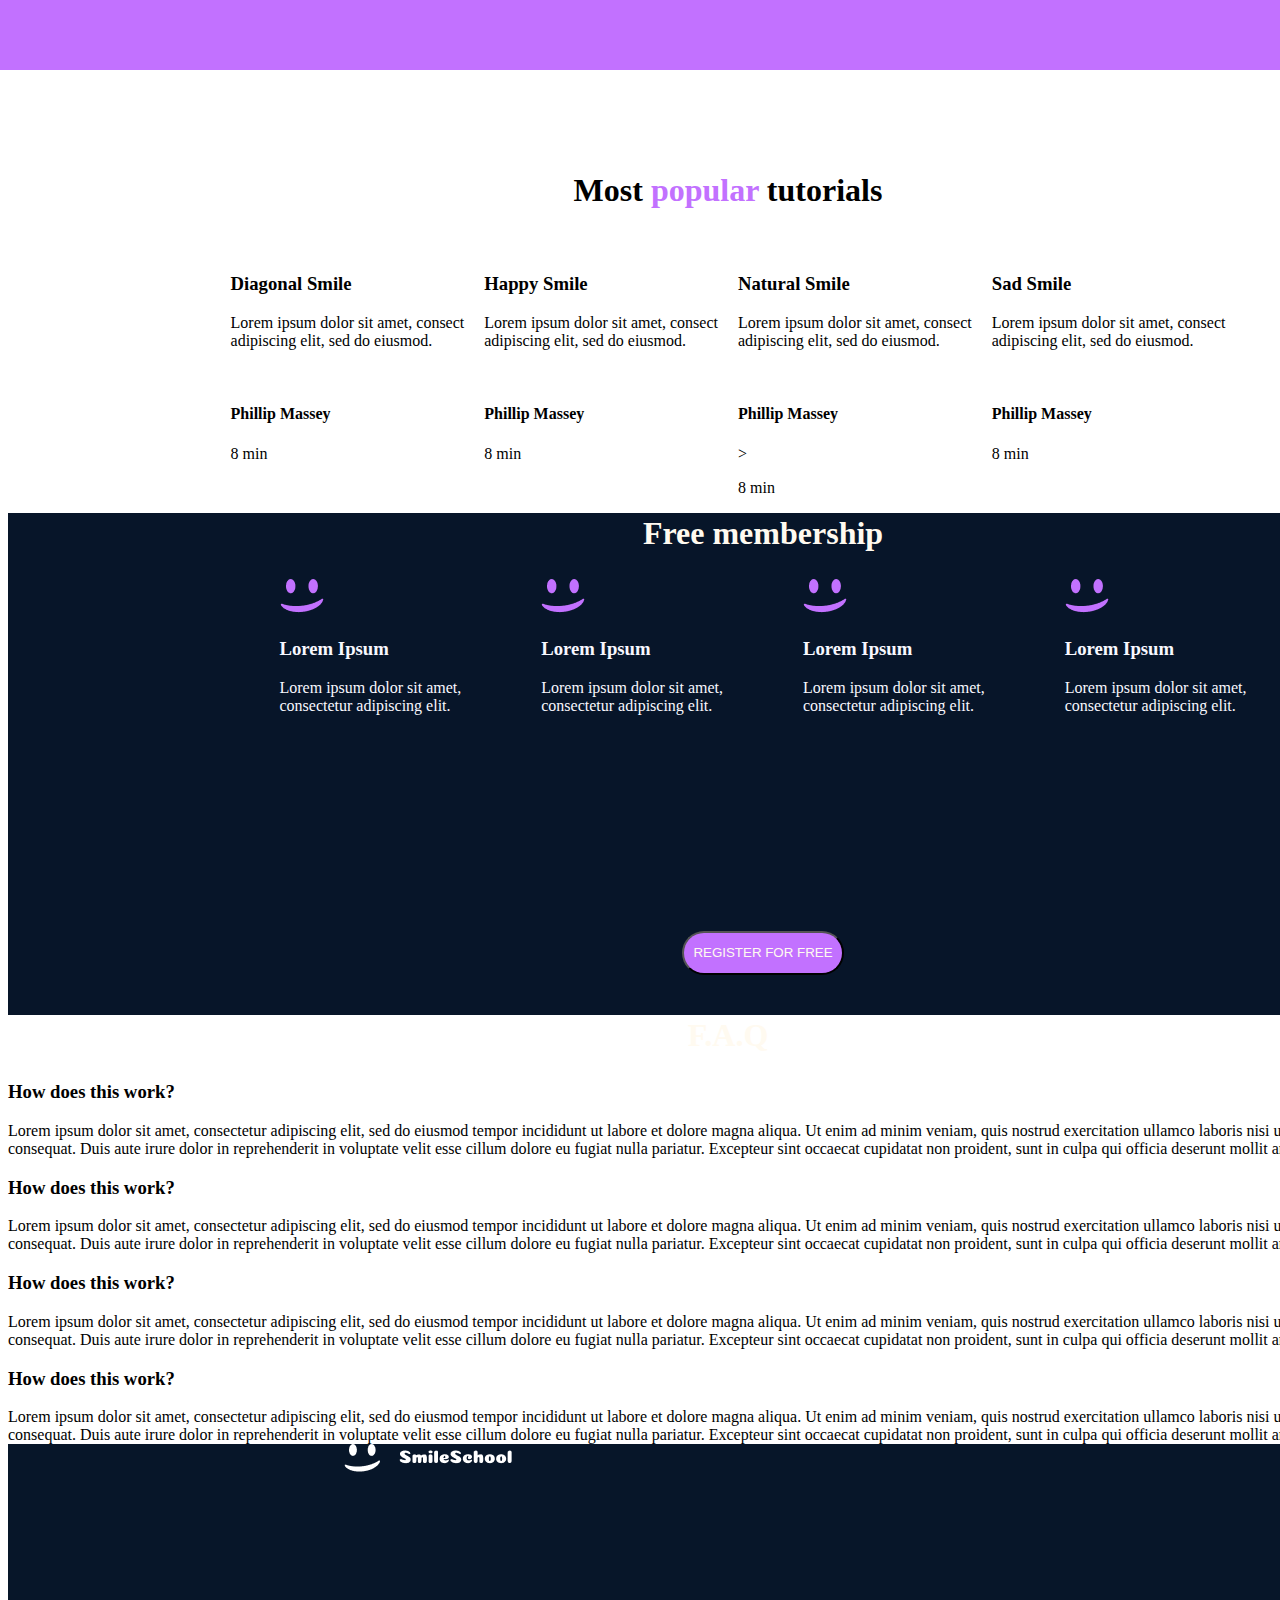
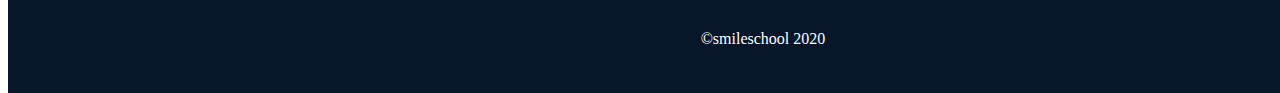
==== commit 288bdd83: "Added footer" ====
--- a/css_advanced/index.html
+++ b/css_advanced/index.html
@@ -139,7 +139,7 @@
             </div>
         </section>
         <section class="membership">
-            <h2 class="free">Free membership</h2>
+            <h2>Free membership</h2>
             <div class="member">
             <div>
                 <img src="./images/smile.png" alt="">
@@ -203,15 +203,17 @@
     </main>
     <footer>
         <section>
-            <div>
-                <img src="https://fakeimg.pl/250x250?text=Sample+Logo" alt="logo">
+            <div class="more">
+                <img src="images/logo.png" alt="logo">
                 <div>
                     <i class="fa-brands fa-facebook"></i>
                     <i class="fa-brands fa-twitter"></i>
                     <i class="fa-brands fa-instagram"></i>
                 </div>
             </div>
+            <div class="smile">
             <p>©smileschool 2020</p>
+            </div>
         </section>
     </footer>
 </body>
--- a/css_advanced/styles.css
+++ b/css_advanced/styles.css
@@ -163,3 +163,25 @@
 .faq{
     margin-top: 100px;
 }
+footer{
+    background-color: 
+    #071629;
+    color:white;
+    height: 249px;
+    width: 1510px;
+}
+.last{
+    display: flex;
+    align-items: center;
+
+}
+.more{
+    display: flex;
+    justify-content: space-around;
+    align-items: center;
+}
+.smile{
+    display: flex;
+    justify-content: center;
+    margin-top: 140px;
+}
